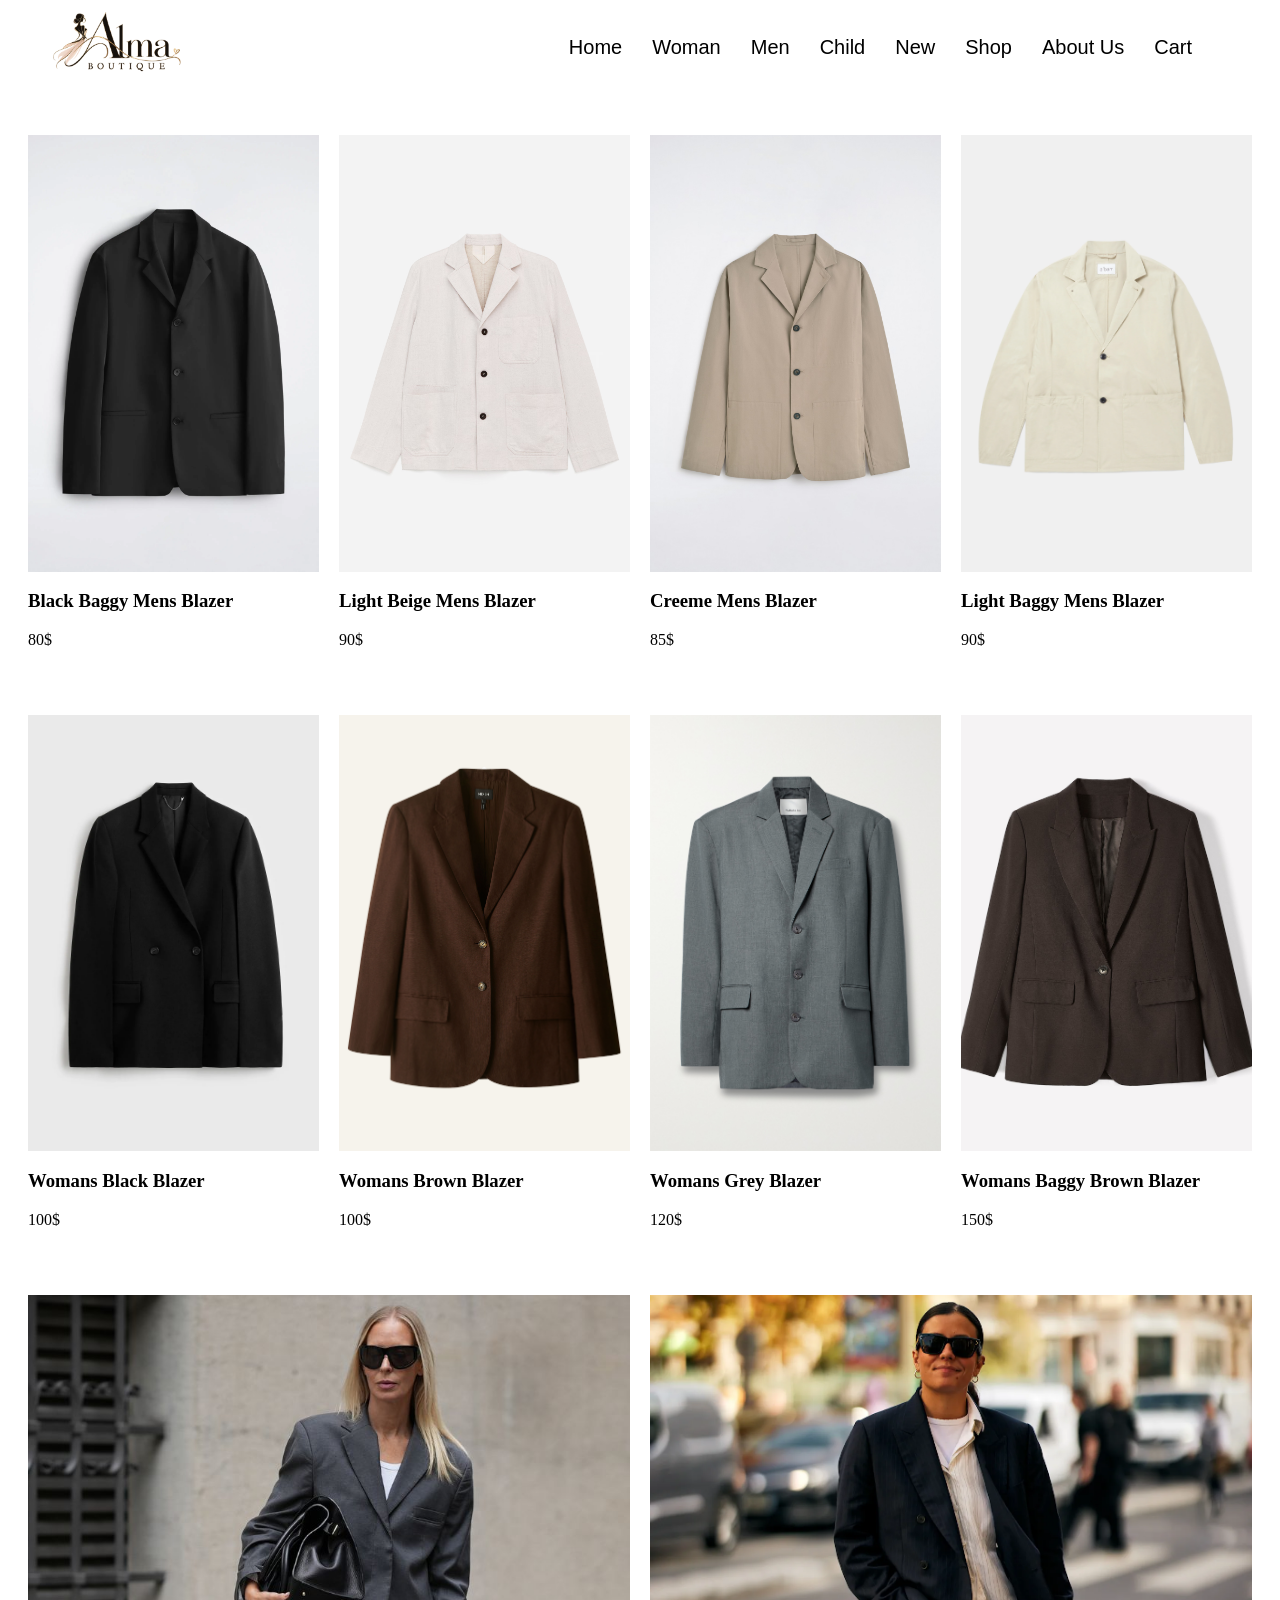
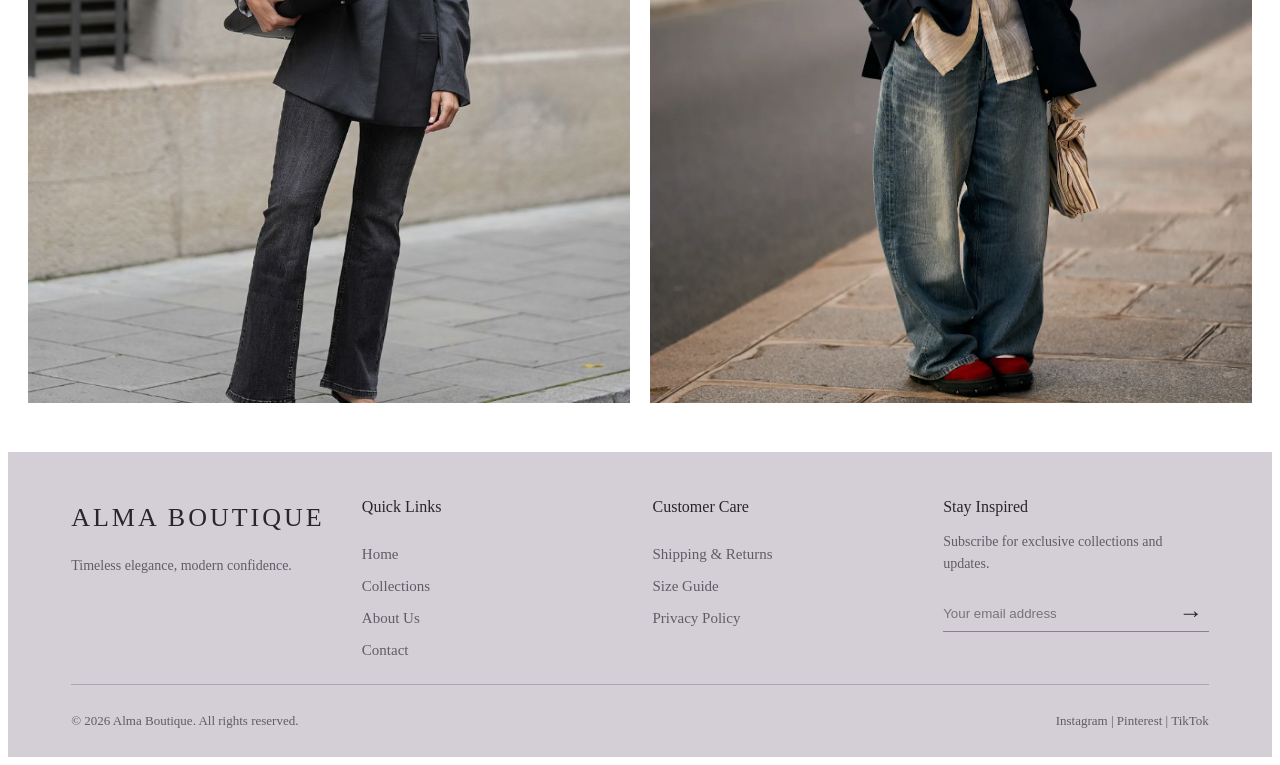
==== alma-site-2/Blazers.html @ 22a33e09 "First version of Alma Boutique" ====
<!DOCTYPE html>
<html lang="en">
<head>
    <meta charset="UTF-8">
    <meta name="viewport" content="width=device-width, initial-scale=1.0">
    <title>Blazers</title>
    <link rel="stylesheet" href="Blazers.css">
    <link rel="stylesheet" href="common.css">
    <link rel="stylesheet" href="extras.css">
</head>
<header>
    <div class="container">
    <nav class="nav-bar">

        <a href="#" class="logo">
        <img src="./imagess/Alma Boutique Couture Logo.png" alt="Logo">
        </a>

            <button class="menu-toggle" aria-label="Open menu" aria-expanded="false">
            <span></span>
            <span></span>
            <span></span>
        </button>

            <div class="right-menu">
                <ul class="nav-bar">
        <li><a href="./index.html" >Home</a></li> 
        <li><a href="./page2.html" >Woman</a></li>
        <li><a href="./page3.html" >Men</a></li>
        <li><a href="./page4.html" >Child</a></li>
       <li> <a href="./page5.html" >New</a></li>
        <li><a href="./shop.html">Shop</a></li>
       <li><a href="./page6.html" >About Us</a></li> 
        </ul>
        
    </div>
    </nav>

    </header>
<body>
    <main>
        <section class="blazers-men">
            <div class="container">
                <div class="blazers-men-card">
                    <img src="./imagess/newblazer1.jpeg.webp" alt="">
                    <h3>Black Baggy Mens Blazer</h3>
                    <p>80$</p>
                </div>

                 <div class="blazers-men-card">
                    <img src="./imagess/newblazer2.jpg.avif" alt="">
                    <h3>Light Beige Mens Blazer</h3>
                    <p>90$</p>
                </div>

                 <div class="blazers-men-card">
                    <img src="./imagess/newblazer3.jpg.avif" alt="">
                    <h3>Creeme Mens Blazer</h3>
                    <p>85$</p>
                </div>

                 <div class="blazers-men-card">
                    <img src="./imagess/newblazer4.jpg.webp" alt="">
                    <h3>Light Baggy Mens Blazer</h3>
                    <p>90$</p>
                </div>
            </div>
        </section>

        <section class="blazer-womans">
            <div class="container">
                <div class="blazer-womans-card">
                    <img src="./imagess/bbbbb.jpg.webp" alt="">
                    <h3>Womans Black Blazer</h3> 
                    <p>100$</p>
                </div>

                 <div class="blazer-womans-card">
                    <img src="./imagess/aaaaa.jpg" alt="">
                    <h3>Womans Brown Blazer</h3> 
                    <p>100$</p>
                </div>

                 <div class="blazer-womans-card">
                    <img src="./imagess/ggggg.jpg" alt="">
                    <h3>Womans Grey Blazer</h3> 
                    <p>120$</p>
                </div>

                 <div class="blazer-womans-card">
                    <img src="./imagess/brownblazer4.jpg" alt="">
                    <h3>Womans Baggy Brown Blazer</h3> 
                    <p>150$</p>
                </div>
            </div>
        </section>

        <section class="double-blazers">
            <div class="container">
                <div class="double-blazers-card">
                    <img src="./imagess/doubleblazer1.jpg" alt="">
                    <h3></h3>
                    <p></p>
                </div>

                <div class="double-blazers-card">
                    <img src="./imagess/doubleblazer2.jpg.webp" alt="">
                    <h3></h3>
                    <p></p>
                </div>

              
            </div>
        </section>
    </main>
    
<script src="menu.js"></script>
<script src="site.js"></script>
</body>



  <footer class="footer">
    <div class="footer-container">

        <div class="footer-brand">
            <h2>ALMA BOUTIQUE</h2>
            <p>Timeless elegance, modern confidence.</p>
        </div>

        <div class="footer-links">
            <h3>Quick Links</h3>
            <a href="./index.html">Home</a>
            <a href="./shop.html">Collections</a>
            <a href="./page6.html">About Us</a>
            <a href="#">Contact</a>
        </div>

        <div class="footer-links">
            <h3>Customer Care</h3>
            <a href="#">Shipping & Returns</a>
            <a href="#">Size Guide</a>
            <a href="#">Privacy Policy</a>
        </div>

        <div class="footer-newsletter">
            <h3>Stay Inspired</h3>
            <p>Subscribe for exclusive collections and updates.</p>

            <form>
                <input type="email" placeholder="Your email address">
                <button type="submit">→</button>
            </form>
        </div>

    </div>

    <div class="footer-bottom">
        <p>© 2026 Alma Boutique. All rights reserved.</p>
        <p>Instagram | Pinterest | TikTok</p>
    </div>
</footer>
</html>
---- alma-site-2/Blazers.css ----
.blazers-men .container {
    display: flex;
    justify-content: center;
    gap: 50px;
    flex-direction: row;
    margin-top: 30px;
    margin-bottom: 30px;
}

.blazers-men-card {
    display: block;
}

.blazers-men-card img {
    width: 400px;
height: 590px;
max-width: 100%;
 display: block;
 object-fit: cover;
 background-color: white;
 margin-top: 50px;
}

.blazer-womans .container {
 display: flex;
    justify-content: center;
    gap: 50px;
    flex-direction: row;
    margin-top: 30px;
    margin-bottom: 30px;
}

.blazer-womans-card img {
       width: 400px;
height: 590px;
max-width: 100%;
 display: block;
 object-fit: cover;
 background-color: white;
 margin-top: 50px;
}

.double-blazers .container {
      display: flex;
    justify-content: center;
    gap: 26px;
    flex-direction: row;
    margin-top: 30px;
    margin-bottom: 30px;
}

.double-blazers-card {
    display: block;
}

.double-blazers-card img {
    width: 850px;
height: 1000px;
max-width: 100%;
 display: block;
 object-fit: cover;
}
---- alma-site-2/common.css ----
/* ==========================================================
   Alma Boutique - common.css
   Shared by every page: nav bar, hamburger menu, footer and
   the responsive rules for product rows.
   Link it LAST in each page's <head>, after the page's own CSS.
   ========================================================== */

img { max-width: 100%; }

/* ---------- NAV BAR ---------- */
.logo { flex-shrink: 0; }

.logo img {
    width: 138px;
    max-width: 100%;
    height: auto;
    display: inline-block;
}

.nav-bar {
    display: flex;
    align-items: center;
    justify-content: space-between;
    gap: 30px;
    list-style: none;
}

.right-menu {
    display: flex;
    align-items: center;
    gap: 24px;
}

.container .nav-bar {
    margin-left: 150px;
    margin-right: 150px;
    background-color: white;
}

.nav-bar a {
    font-size: 20px;
    color: black;
    text-decoration: none;
    font-family: 'Inter', sans-serif;
    font-weight: 500;
    line-height: 1.5;
    white-space: nowrap;
}

/* Hamburger button (hidden on desktop) */
.menu-toggle {
    display: none;
    flex-direction: column;
    justify-content: center;
    gap: 5px;
    width: 44px;
    height: 44px;
    padding: 10px;
    background: none;
    border: none;
    cursor: pointer;
}
.menu-toggle span {
    display: block;
    height: 2px;
    background: #29252B;
    transition: transform 0.3s ease, opacity 0.3s ease;
}
.menu-toggle.open span:nth-child(1) { transform: translateY(7px) rotate(45deg); }
.menu-toggle.open span:nth-child(2) { opacity: 0; }
.menu-toggle.open span:nth-child(3) { transform: translateY(-7px) rotate(-45deg); }

/* ---------- FOOTER ---------- */
.footer {
    background-color: #D4CFD6;
    color: #29252B;
    padding: 30px 5% 15px;
}

.footer-container {
    display: grid;
    grid-template-columns: repeat(4, 1fr);
    gap: 25px;
    max-width: 1400px;
    margin: 0 auto;
}

.footer-brand h2 {
    font-size: 26px;
    letter-spacing: 3px;
    font-weight: 500;
    color: #29252B;
}

.footer-brand p,
.footer-newsletter p {
    font-size: 14px;
    color: #625B65;
    line-height: 1.6;
}

.footer-links {
    display: flex;
    flex-direction: column;
    gap: 15px;
}

.footer-links h3,
.footer-newsletter h3 {
    font-size: 16px;
    font-weight: 500;
    margin-bottom: 15px;
}

.footer-links a {
    color: #625B65;
    text-decoration: none;
    font-size: 15px;
}

.footer-links a:hover { color: #8B647B; }

.footer-newsletter form {
    display: flex;
    border-bottom: 1px solid #8B808C;
    margin-top: 20px;
}

.footer-newsletter input {
    background: transparent;
    border: none;
    outline: none;
    color: #29252B;
    padding: 10px 0;
    width: 100%;
    min-width: 0;
}

.footer-newsletter button {
    background: transparent;
    border: none;
    color: #29252B;
    font-size: 24px;
    cursor: pointer;
}

.footer-bottom {
    display: flex;
    justify-content: space-between;
    margin-top: 25px;
    padding-top: 15px;
    font-size: 13px;
    color: #625B65;
    border-top: 1px solid #ADA5B0;
}

/* ==========================================================
   RESPONSIVE
   ========================================================== */

/* ---------- Laptops / small desktops (<= 1400px) ---------- */
@media (max-width: 1400px) {
    html, body { max-width: 100%; overflow-x: hidden; }

    .container .nav-bar { margin-left: 40px; margin-right: 40px; }

    /* Product rows: cards shrink to share the row */
    section:not(.fashion-cards, .fashion-week, .The-Must) > :is(.container, .contanier) {
        gap: 20px;
        padding: 0 20px;
        box-sizing: border-box;
    }
    section:not(.fashion-cards, .fashion-week, .The-Must) > :is(.container, .contanier) > * {
        flex: 1 1 0;
        min-width: 0;
    }
    section:not(.fashion-cards, .fashion-week, .The-Must) > :is(.container, .contanier) img {
        width: 100%;
        height: auto;
        aspect-ratio: 2 / 3;
        margin-top: 20px;
    }

    /* Big "double" images keep their proportions */
    .double-blazers img, .uggs-double img, .double-bags img,
    .parfume-double img, .double-cards img { aspect-ratio: 17 / 20 !important; }
    .man-double img, .kids-cards img      { aspect-ratio: 17 / 24 !important; }
    .scarf-doubles-card img               { aspect-ratio: auto !important; }

    .autumn-img img { width: 100%; height: auto; aspect-ratio: 1750 / 1100; }
}

/* ---------- Tablets (<= 900px) ---------- */
@media (max-width: 900px) {
    /* Hamburger menu */
    nav.nav-bar { flex-wrap: wrap; justify-content: space-between; gap: 0; }
    .container .nav-bar { margin-left: 15px; margin-right: 15px; }
    .menu-toggle { display: flex; }
    .right-menu { display: none; width: 100%; }
    .right-menu.open { display: block; }
    .right-menu .nav-bar {
        flex-direction: column;
        align-items: stretch;
        gap: 0;
        padding: 0 0 10px;
        margin: 0;
    }
    .right-menu .nav-bar li { text-align: center; border-top: 1px solid #ddd; }
    .right-menu .nav-bar a { display: block; padding: 14px 0; font-size: 16px; }

    /* Product rows: 2 per row */
    section:not(.fashion-cards, .fashion-week, .The-Must) > :is(.container, .contanier) {
        flex-wrap: wrap;
    }
    section:not(.fashion-cards, .fashion-week, .The-Must) > :is(.container, .contanier) > * {
        flex: 0 0 calc(50% - 10px);
    }

    /* Footer */
    .footer-container { grid-template-columns: repeat(2, 1fr); }
}

/* ---------- Phones (<= 520px) ---------- */
@media (max-width: 520px) {
    .logo img { width: 110px; }

    /* Product rows: 1 per row */
    section:not(.fashion-cards, .fashion-week, .The-Must) > :is(.container, .contanier) > * {
        flex: 0 0 100%;
    }

    .footer-container { grid-template-columns: 1fr; }
    .footer-bottom { flex-direction: column; text-align: center; gap: 10px; }
}
---- alma-site-2/extras.css ----
/* ==========================================================
   Alma Boutique - extras.css (every page)
   Smooth scrolling, back-to-top button, newsletter messages.
   ========================================================== */
html { scroll-behavior: smooth; }
@media (prefers-reduced-motion: reduce) { html { scroll-behavior: auto; } }

.back-to-top {
    position: fixed;
    right: 20px;
    bottom: 20px;
    width: 48px;
    height: 48px;
    border: none;
    border-radius: 50%;
    background: #29252B;
    color: #fff;
    font-size: 22px;
    cursor: pointer;
    box-shadow: 0 2px 10px rgba(0, 0, 0, 0.25);
    opacity: 0;
    visibility: hidden;
    transform: translateY(10px);
    transition: opacity 0.3s ease, transform 0.3s ease, visibility 0.3s;
    z-index: 50;
}
.back-to-top.show { opacity: 1; visibility: visible; transform: none; }
.back-to-top:hover { background: #8B647B; }

.newsletter-msg { margin: 8px 0 0; font-size: 14px; min-height: 1.2em; }
.newsletter-msg.error { color: #9b1c1c; }
.newsletter-msg.success { color: #1f5a37; font-weight: 600; }
.footer-newsletter form.invalid { border-bottom-color: #9b1c1c; }

/* The menu now has more links: make it a little tighter on mid-size screens */
@media (min-width: 901px) and (max-width: 1250px) {
    .nav-bar { gap: 16px; }
    .nav-bar a { font-size: 17px; }
    .right-menu { gap: 12px; }
}
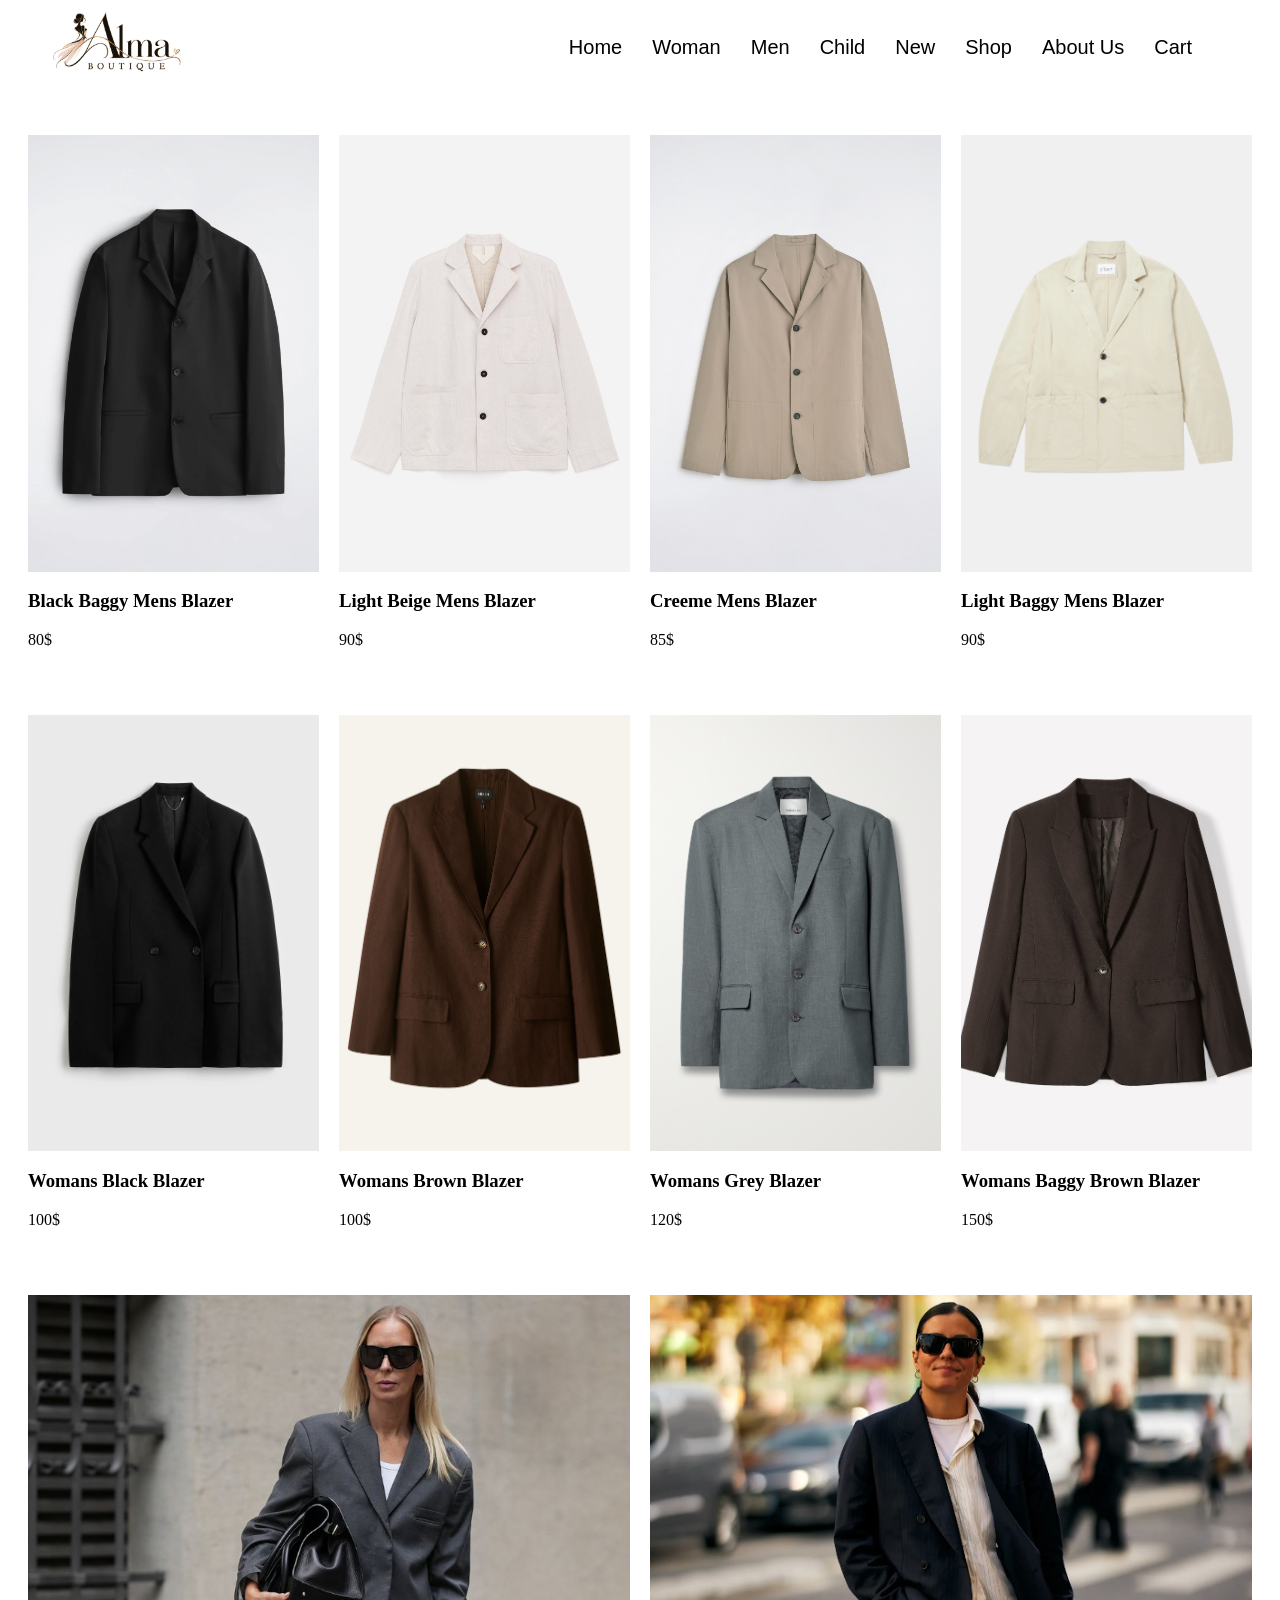
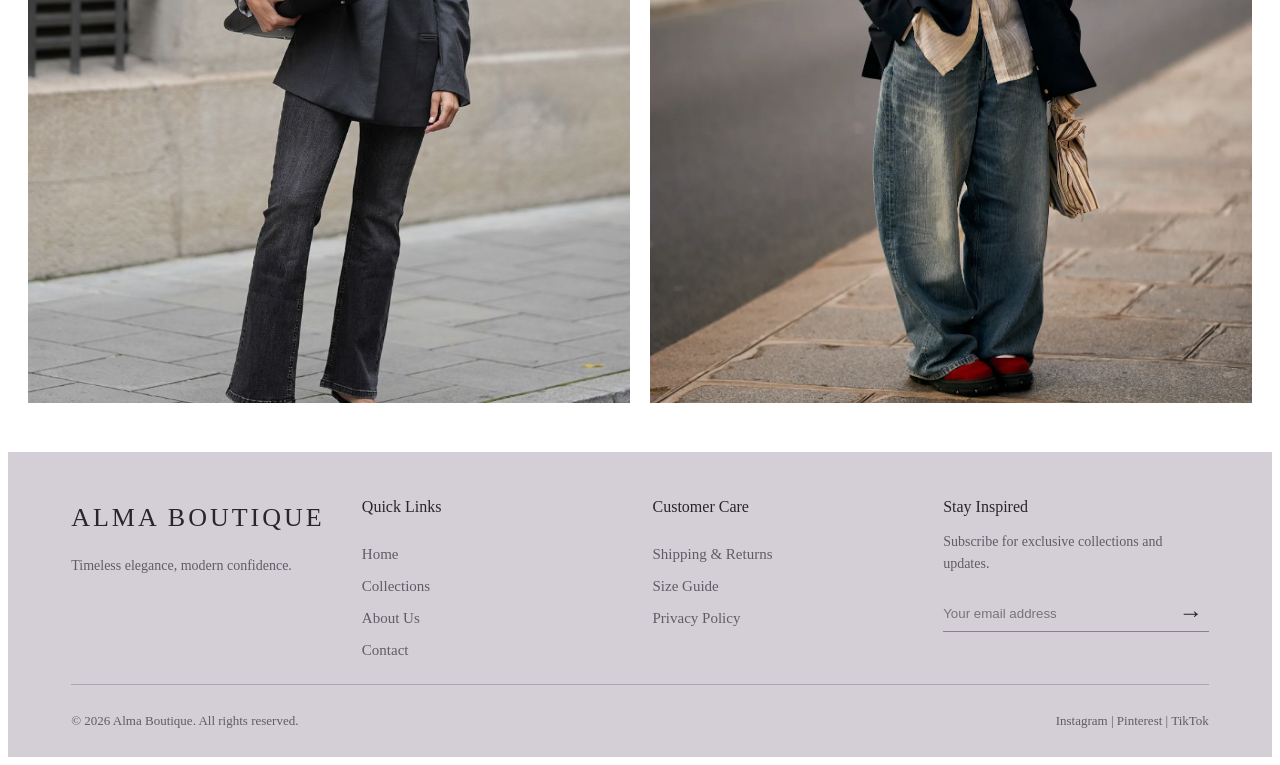
==== commit a7e61b10: "Convert AVIF images to JPG" ====
--- a/alma-site-2/Blazers.html
+++ b/alma-site-2/Blazers.html
@@ -48,13 +48,13 @@
                 </div>
 
                  <div class="blazers-men-card">
-                    <img src="./imagess/newblazer2.jpg.avif" alt="">
+                    <img src="./imagess/newblazer2.jpg" alt="">
                     <h3>Light Beige Mens Blazer</h3>
                     <p>90$</p>
                 </div>
 
                  <div class="blazers-men-card">
-                    <img src="./imagess/newblazer3.jpg.avif" alt="">
+                    <img src="./imagess/newblazer3.jpg" alt="">
                     <h3>Creeme Mens Blazer</h3>
                     <p>85$</p>
                 </div>
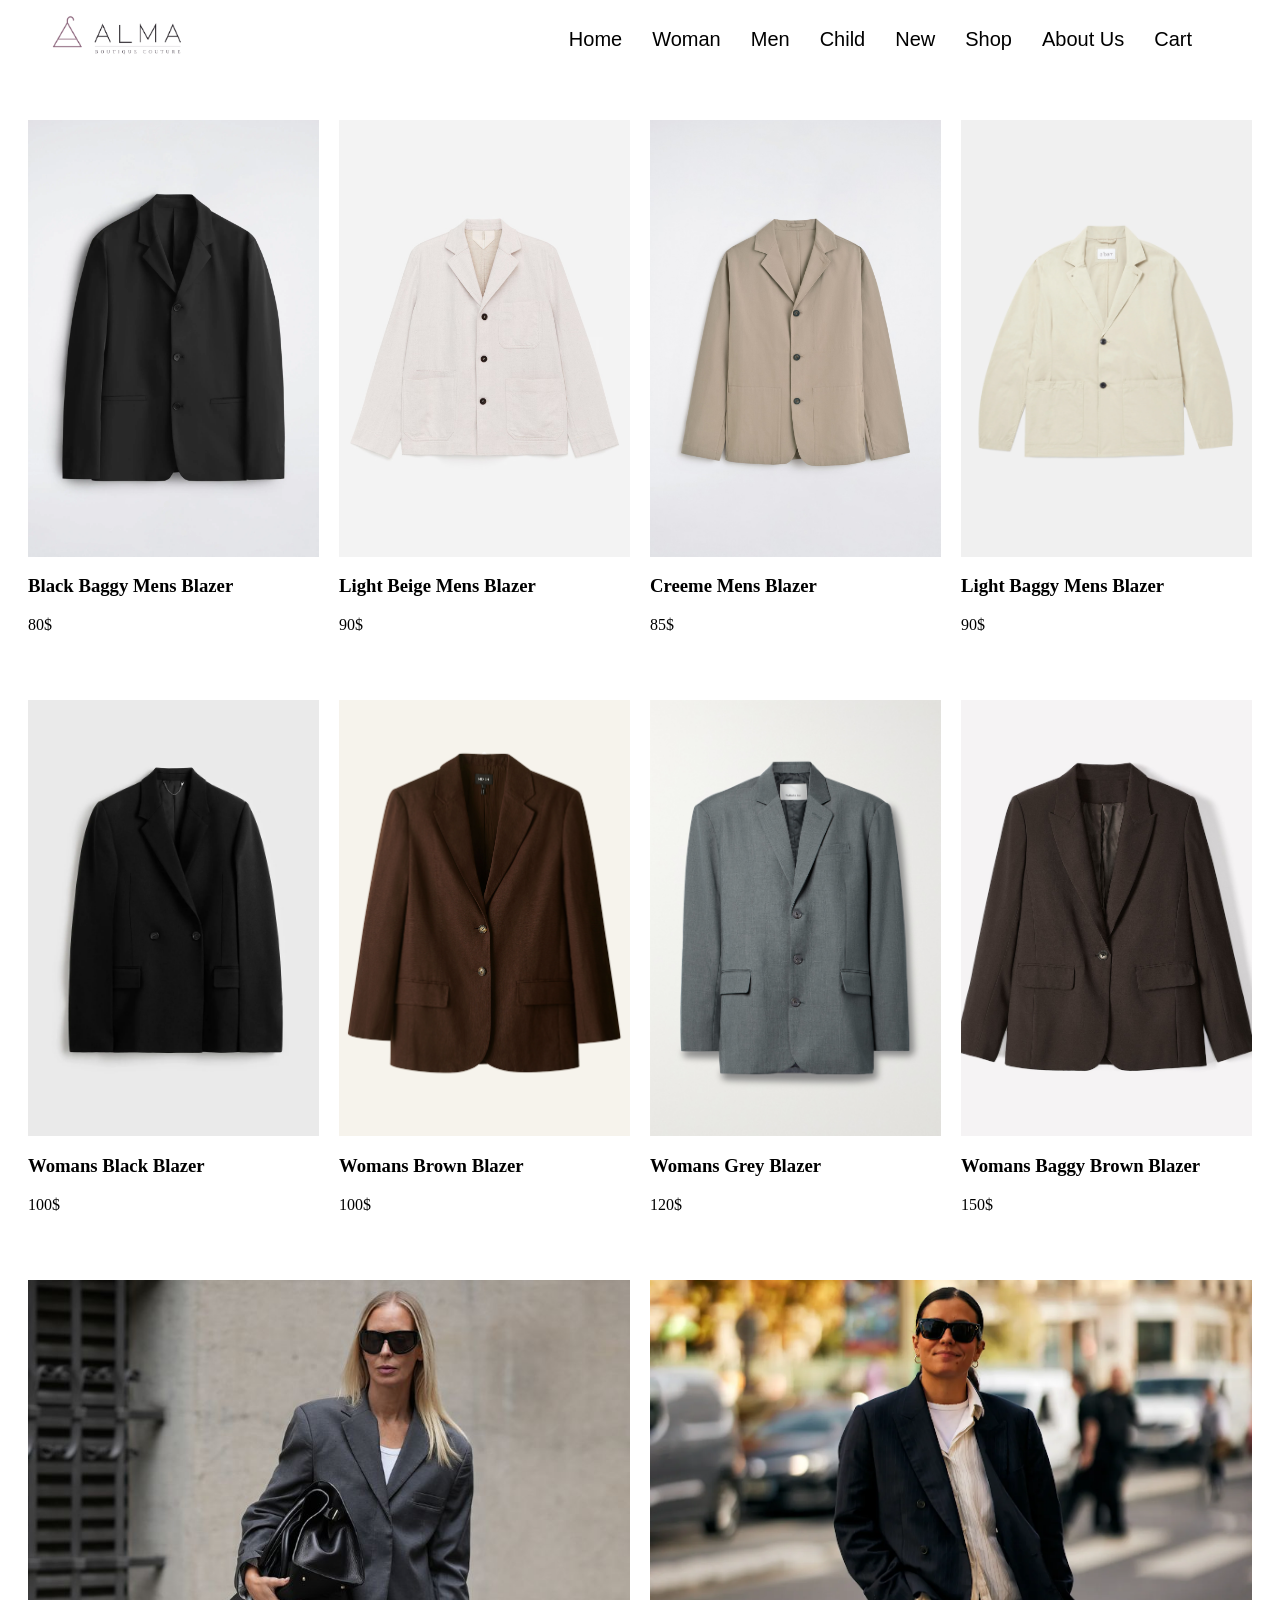
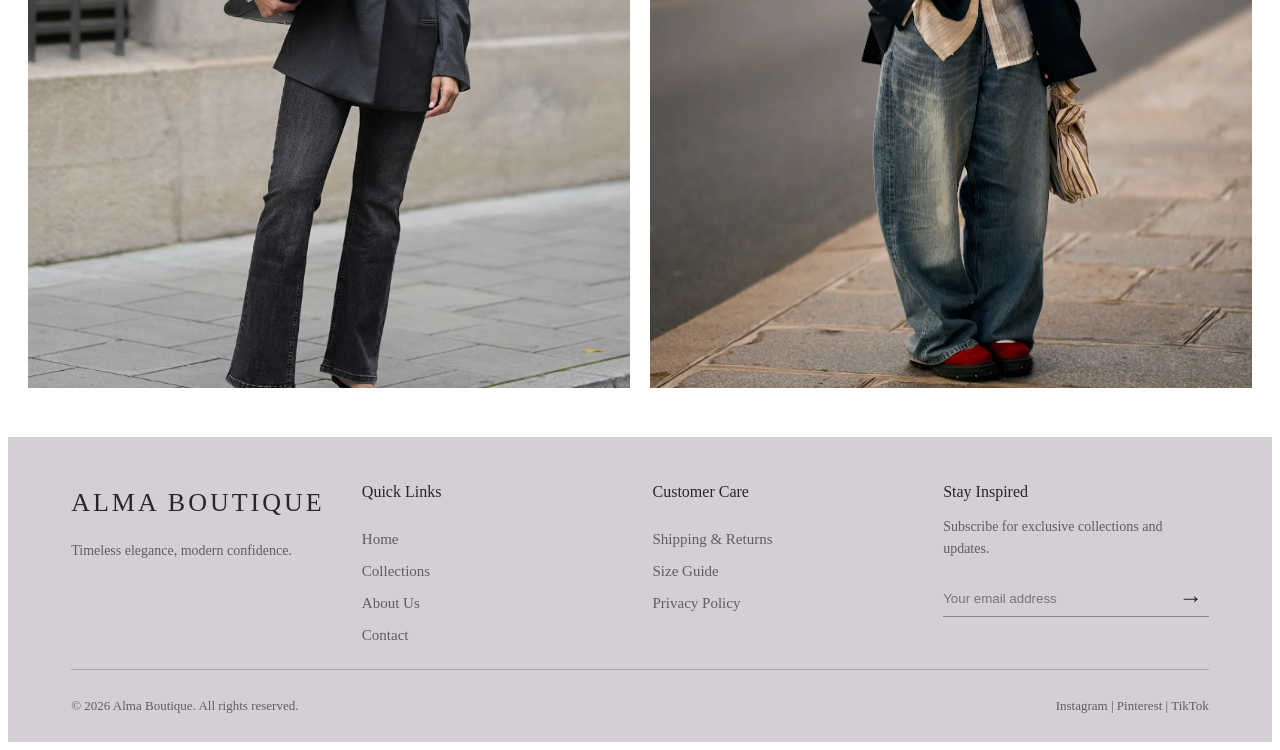
==== commit ea1a76dc: "Përshkrimi i ndryshimit" ====
--- a/alma-site-2/Blazers.html
+++ b/alma-site-2/Blazers.html
@@ -12,8 +12,8 @@
     <div class="container">
     <nav class="nav-bar">
 
-        <a href="#" class="logo">
-        <img src="./imagess/Alma Boutique Couture Logo.png" alt="Logo">
+        <a href="./index.html" class="logo">
+         <img src="./imagess/alma-logo.png" alt="Logo">
         </a>
 
             <button class="menu-toggle" aria-label="Open menu" aria-expanded="false">
